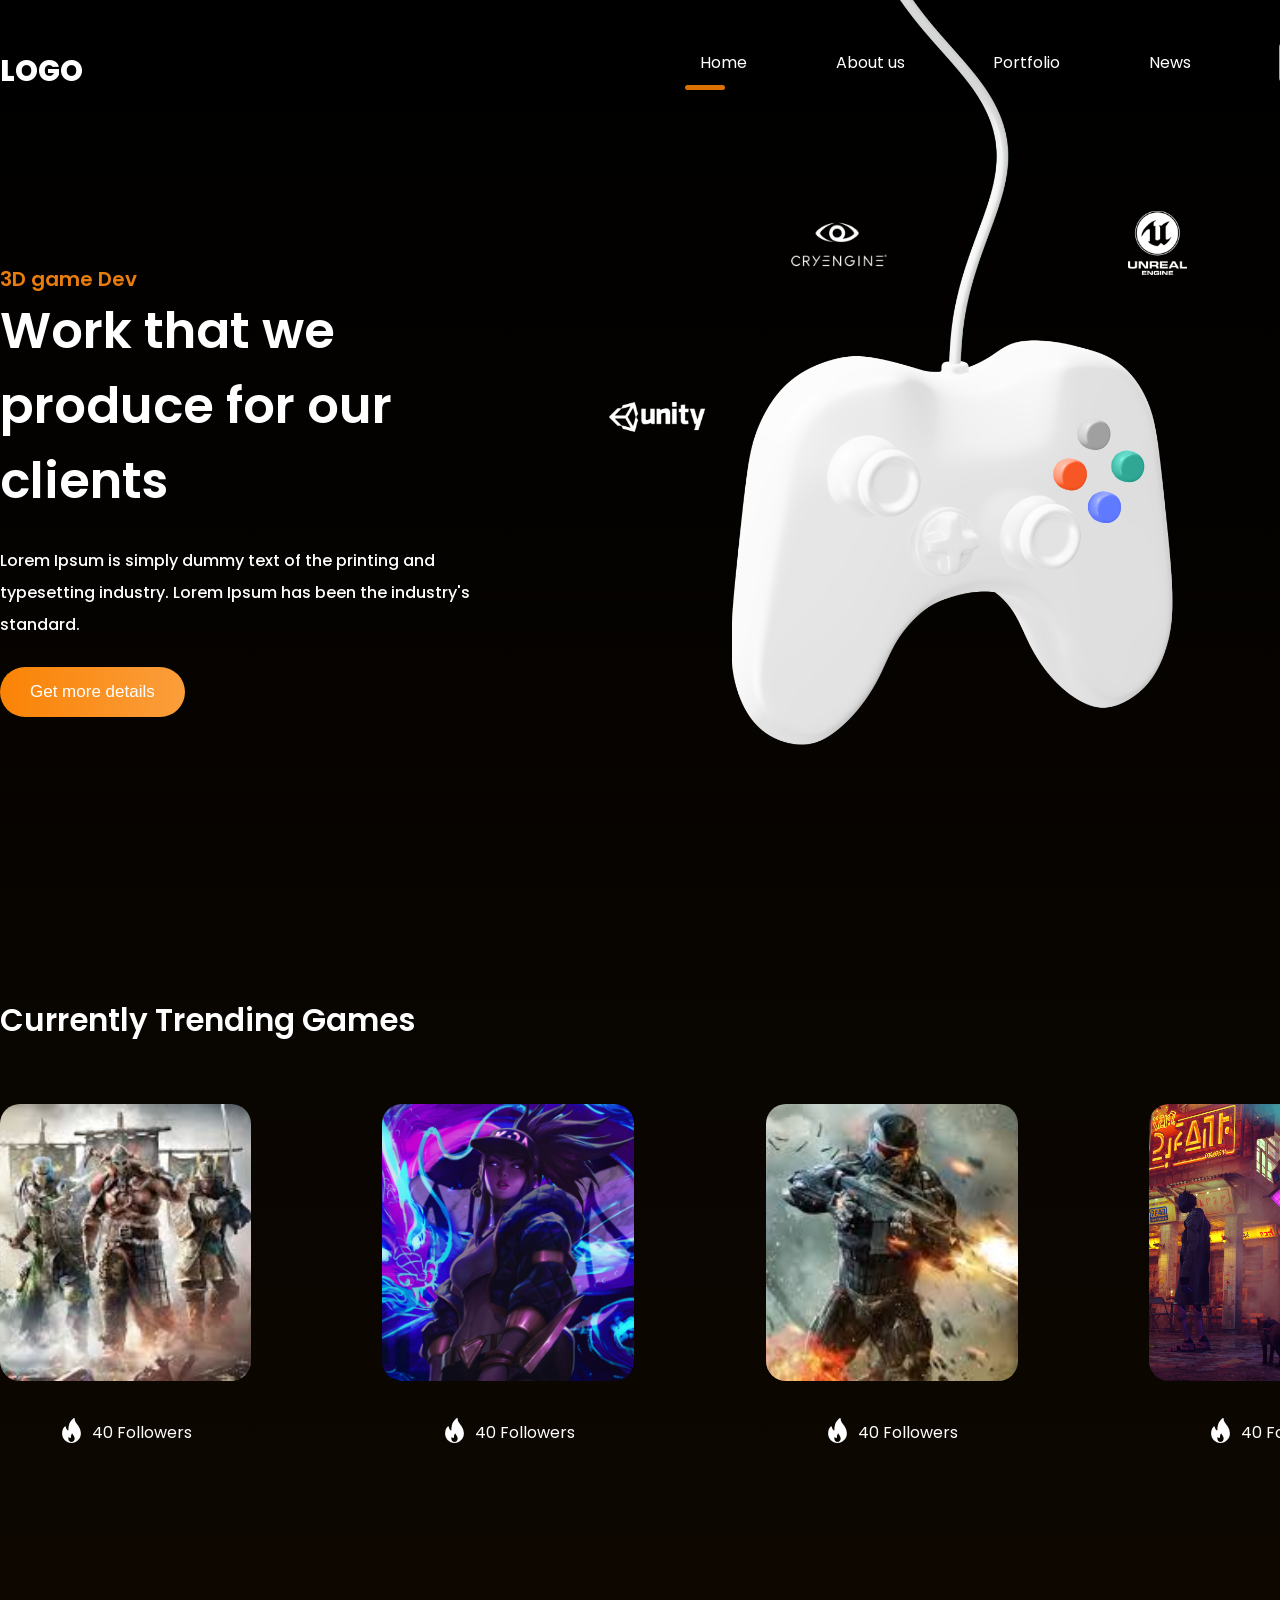
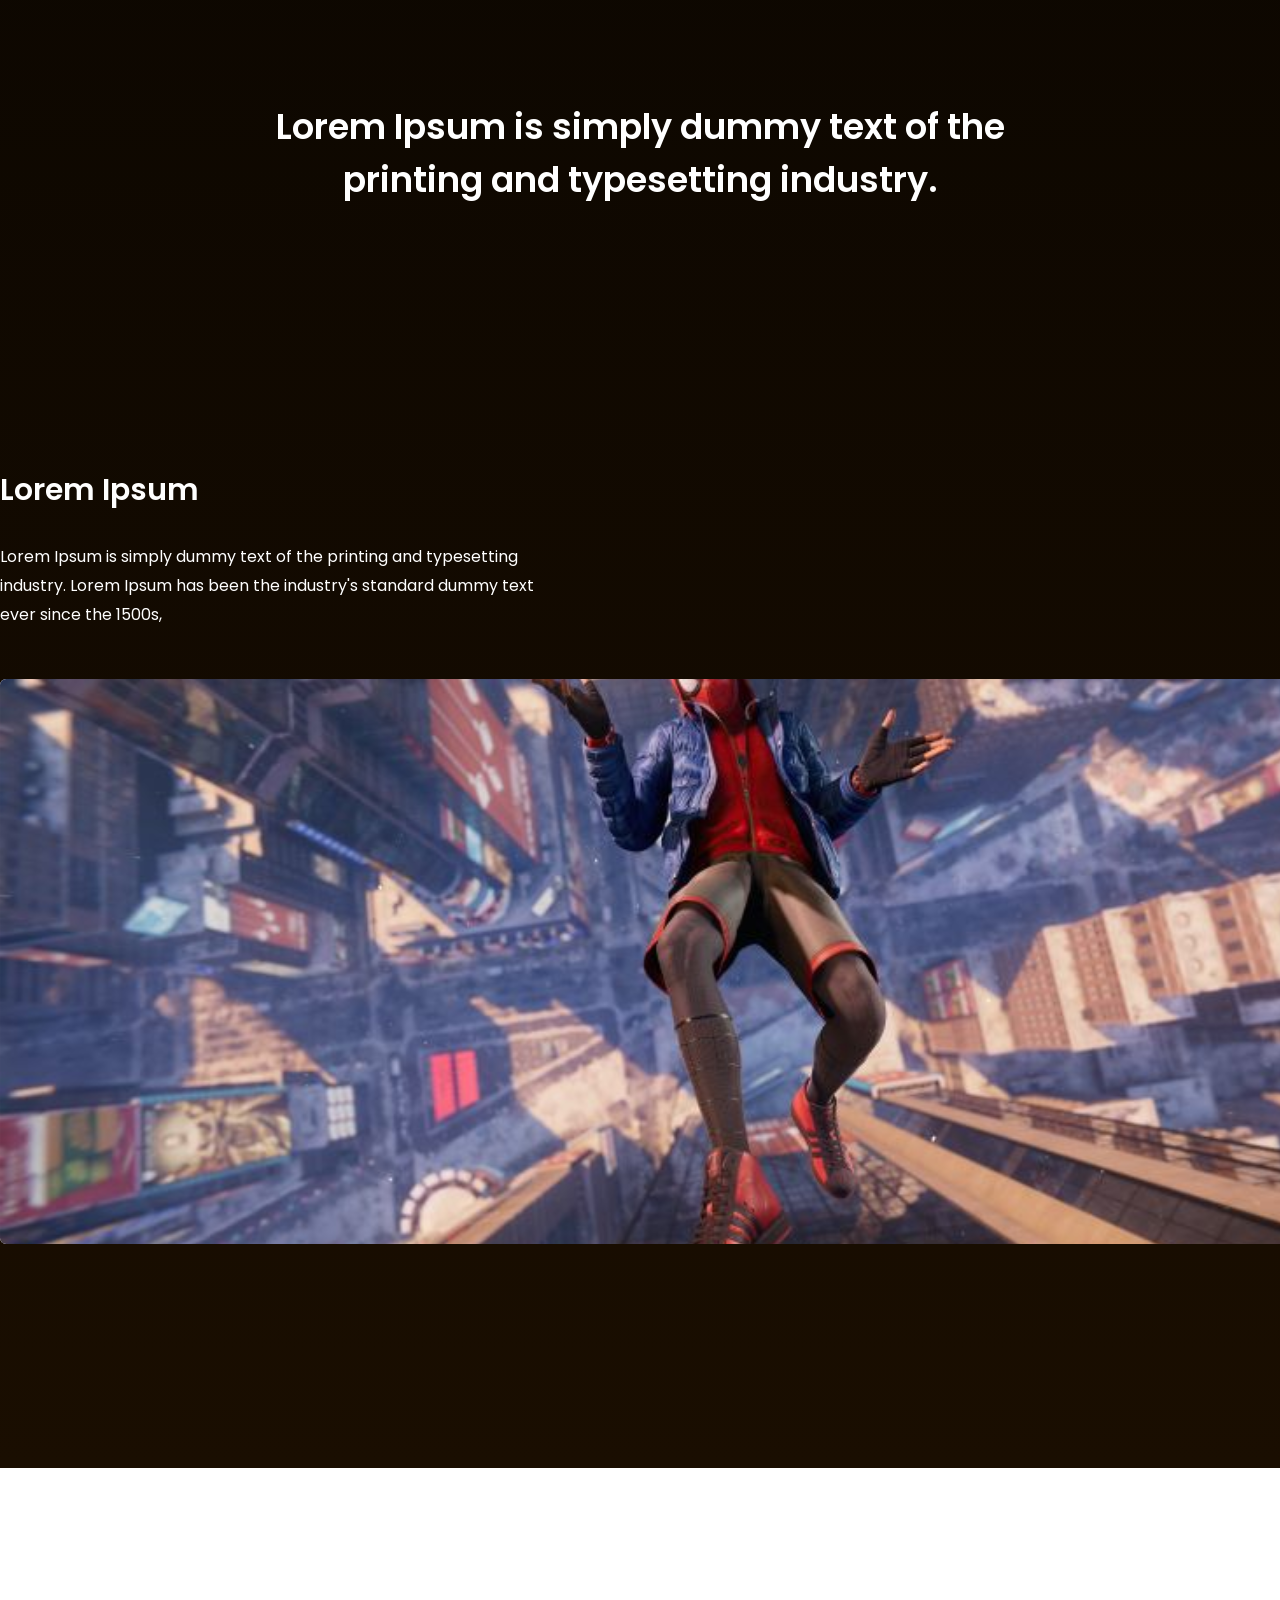
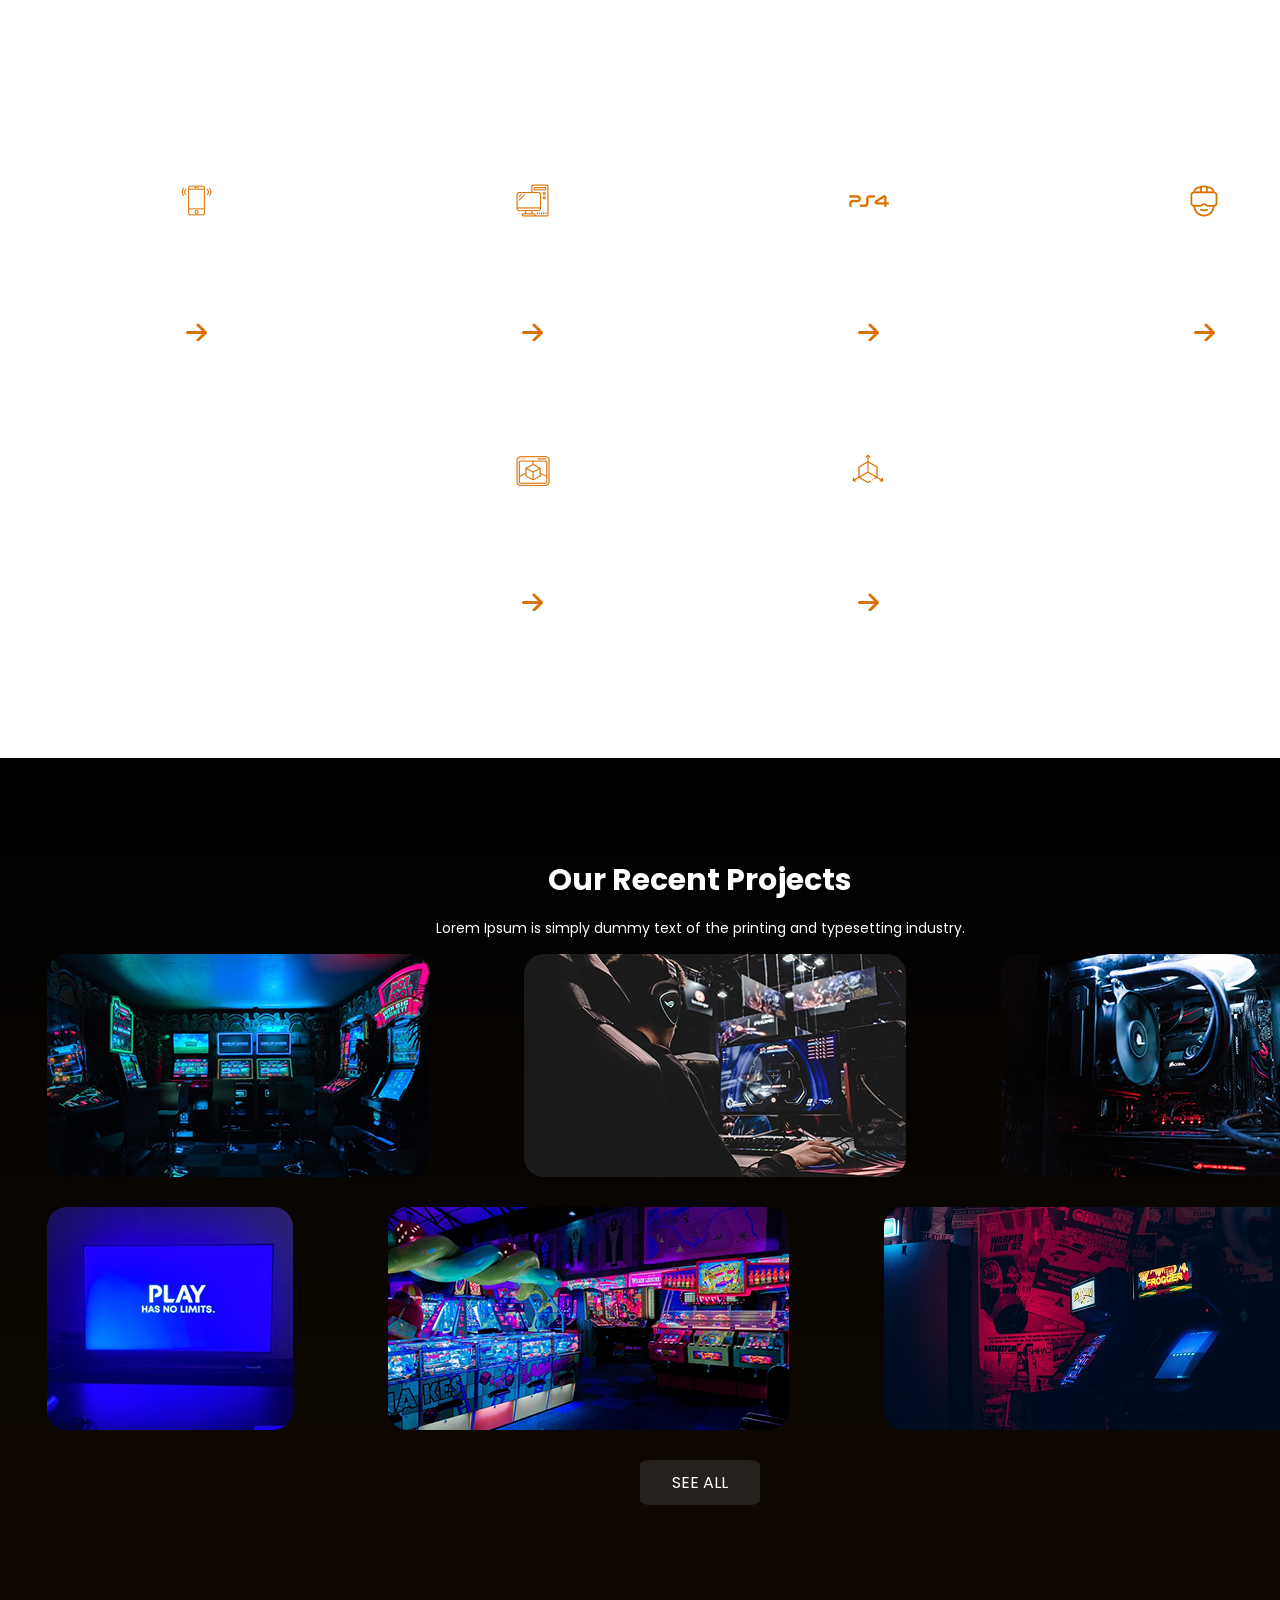
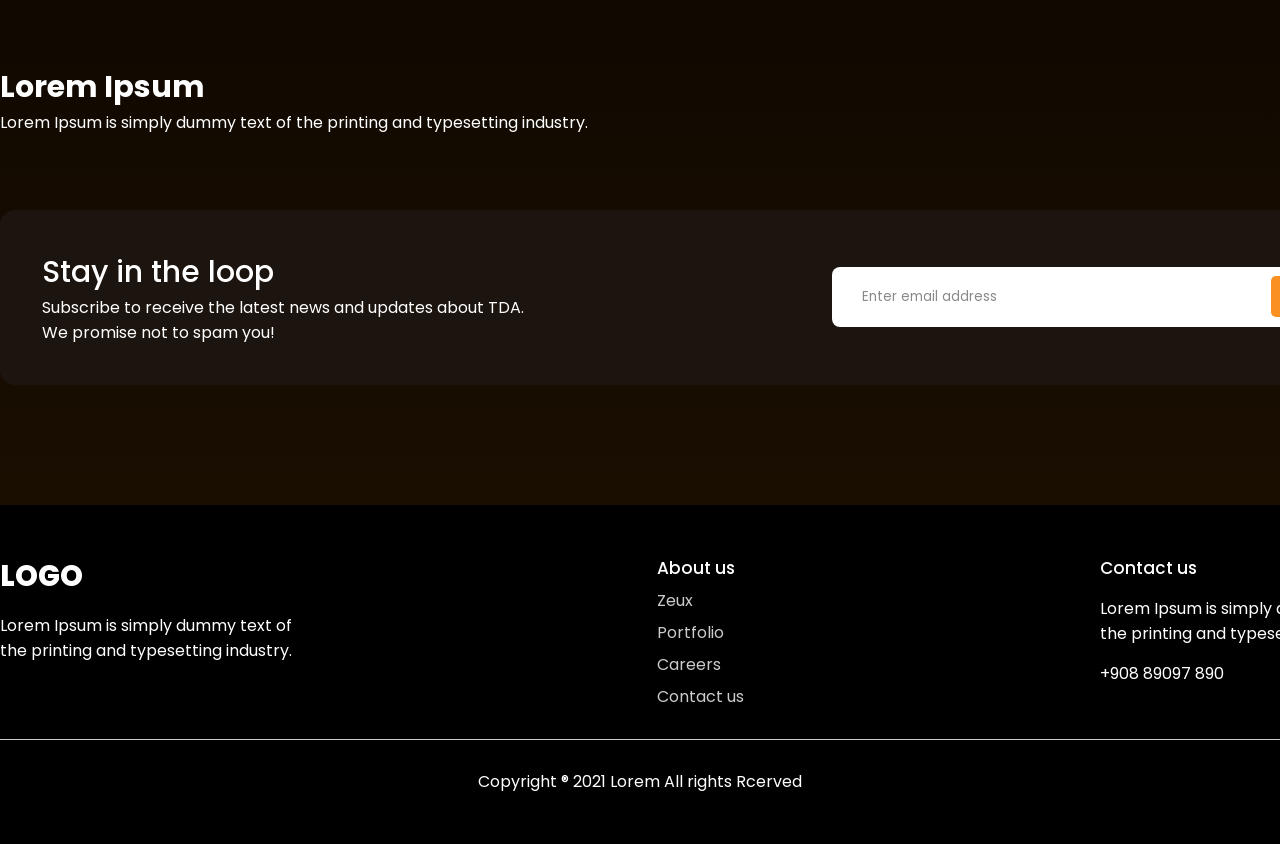
==== index.html @ 87a2c62a "Дизайн сайта для игр" ====
<!DOCTYPE html>
<html lang="en">
<head>
    <meta charset="UTF-8">
    <meta name="viewport" content="width=device-width, initial-scale=1.0">
    <title>Game Website</title>
    <link rel="stylesheet" href="/css/main.css">
</head>
<body>
    <div class="wrapper">
        <header class="container">
            <span class="logo">logo</span>
            <nav>
                <ul>
                    <li class="active"><a href="/">Home</a></li>
                    <li><a href="/about.html">About us</a></li>
                    <li><a href="#">Portfolio</a></li>
                    <li><a href="#">News</a></li>
                    <li class="btn"><a href="/contacts.html">Contact us</a></li>
                </ul>
            </nav>
        </header>
    
        <div class="hero container">
            <div class="hero--info">
                <h2>3D game Dev</h2>
                <h1>Work that we produce for our clients</h1>
                <p>Lorem Ipsum is simply dummy text of the printing and typesetting industry. Lorem Ipsum has been the industry's standard.</p>
                <button class="btn">Get more details</button>
            </div>
            <img src="img/joystick.svg" alt="">
        </div>

        <div class="container trending">
            <a href="#" class="see-all">SEE ALL</a>
            <h3>Currently Trending Games</h3>
            <div class="games">
                <div class="block">
                    <img src="/img/game1.svg" alt="">
                    <span><img src="/img/fire.svg" alt="">40 Followers</span>
                </div>
                <div class="block">
                    <img src="/img/game2.svg" alt="">
                    <span><img src="/img/fire.svg" alt="">40 Followers</span>
                </div>
                <div class="block">
                    <img src="/img/game3.svg" alt="">
                    <span><img src="/img/fire.svg" alt="">40 Followers</span>
                </div>
                <div class="block">
                    <img src="/img/game4.svg" alt="">
                    <span><img src="/img/fire.svg" alt="">40 Followers</span>
                </div>
            </div>
        </div>

        <div class="container big-text">
            <p>Lorem Ipsum is simply dummy text of the printing and typesetting industry.</p>
        </div>

        <div class="container banner">
            <h3>Lorem Ipsum</h3>
            <p>Lorem Ipsum is simply dummy text of the printing and typesetting industry. Lorem Ipsum has been the industry's standard dummy text ever since the 1500s,</p>
            <img src="/img/banner.svg" alt="">
        </div>
    </div>

    <div class="features">
        <div class="container">
            <h3>Lorem Ipsum is simply dummy text of the printing and typesetting industry.</h3>
            <p>Lorem Ipsum is simply dummy text of the printing and typesetting industry. Lorem Ipsum has been the industry's standard dummy text ever since the 1500s,</p>
            <div class="info">
                <div class="block">
                    <img src="/img/feature1.png" alt="">
                    <p>Mobile Game Development</p>
                    <img src="/img/arrow.png" alt="">
                </div>
                <div class="block">
                    <img src="/img/feature2.png" alt="">
                    <p>PC Game Development</p>
                    <img src="/img/arrow.png" alt="">
                </div>
                <div class="block">
                    <img src="/img/feature3.png" alt="">
                    <p>PS4 Game Development</p>
                    <img src="/img/arrow.png" alt="">
                </div>
                <div class="block">
                    <img src="/img/feature4.png" alt="">
                    <p>AR/VR Solutions</p>
                    <img src="/img/arrow.png" alt="">
                </div>
                <div class="block">
                    <img src="/img/feature5.png" alt="">
                    <p>AR/ VR design</p>
                    <img src="/img/arrow.png" alt="">
                </div>
                <div class="block">
                    <img src="/img/feature6.png" alt="">
                    <p>3D Modelings</p>
                    <img src="/img/arrow.png" alt="">
                </div>
            </div>
        </div>
    </div>

    <div class="wrapper">
        <div class="container projects">
            <h3>Our Recent Projects</h3>
            <p>Lorem Ipsum is simply dummy text of the printing and typesetting industry.</p>
            <div class="images">
                <img src="/img/project1.png" alt="">
                <img src="/img/project2.png" alt="">
                <img src="/img/project3.png" alt="">
            </div>
            <div class="images">
                <img src="/img/project4.png" alt="">
                <img src="/img/project5.png" alt="">
                <img src="/img/project6.png" alt="">
            </div>
            <a href="" class="see-all">SEE ALL</a>
        </div>

        <div class="container email">
            <h3>Lorem Ipsum</h3>
            <p>Lorem Ipsum is simply dummy text of the printing and typesetting industry.</p>
            <div class="block">
                <div>
                    <h4>Stay in the loop</h4>
                    <p>Subscribe to receive the latest news and updates about TDA.
                        We promise not to spam you! </p>
                </div>
                <div>
                    <input type="email" id="emailField" placeholder="Enter email address">
                    <button onclick="checkEmail()">Continue</button>
                </div>
            </div>
        </div>
    </div>

    <footer>
        <div class="blocks container">
            <div>
                <span class="logo">logo</span>
                <p>Lorem Ipsum is simply dummy text of the printing and typesetting industry. </p>
            </div>
            <div>
                <h4>About us</h4>
                <ul>
                    <li>Zeux</li>
                    <li>Portfolio</li>
                    <li>Careers</li>
                    <li>Contact us</li>
                </ul>
            </div>
            <div>
                <h4>Contact us</h4>
                <p>Lorem Ipsum is simply dummy text of the printing and typesetting industry.</p>
                <p>+908 89097 890</p>
            </div>
        </div>
        <hr>
        <p>Copyright ® 2021 Lorem All rights Rcerved</p>
    </footer>

    <script>
        function checkEmail() {
            let email = document.querySelector('#emailField').value;
            if(!email.includes('@')) alert('Нет символа @');
            else if(!email.includes('.')) alert('Нет символа .');
            else alert('Всё отлично!')
        }
    </script>
</body>
</html>
---- css/main.css ----
@import url('https://fonts.googleapis.com/css2?family=Poppins:ital,wght@0,100;0,200;0,300;0,400;0,500;0,600;0,700;0,800;0,900;1,100;1,200;1,300;1,400;1,500;1,600;1,700;1,800;1,900&display=swap');

*{
    margin: 0;
    padding: 0;
}

body {
    font-family: "Poppins", sans-serif;
    font-weight: 400;
    color: #fff;
    font-size: 16px;
}

a {
    text-decoration: none;
}

img {
    max-width: 100%;
}

.wrapper {
    background: linear-gradient(180deg,rgba(0, 0, 0, 1) 0%, rgba(26, 14, 1, 1) 100%);
    width: 100%;
    overflow-x: hidden;
}

.container {
    width: 1400px;
    margin: 0 auto;
}

header {
    padding: 50px 0;
}

header .logo, footer .blocks .logo {
    text-transform: uppercase;
    font-size: 29px;
    font-weight: 800;
}

header nav {
    float: right;
    width: 50%;
}

header nav ul {
    list-style: none;
    display: flex;
    justify-content: space-between;
    z-index: 2;
    position: relative;
}

header nav ul li {
    display: inline-block;
}

header nav ul a {
    color: #fff;
}

header nav ul li.active::after{
    content: '';
    display: block;
    width: 40px;
    height: 5px;
    background: #DC7000;
    border-radius: 10px;
    position: relative;
    top: 10px;
    left: -15px;
}

header nav ul li:not(.active):not(.btn) a:hover {
    border-bottom: 5px solid #DC7000;
}

header nav ul li.btn a, .email .block button {
    background: #FA9021;
    padding: 9px 17px;
    border-radius: 5px;
    transition: all 500ms ease;
}

header nav ul li.btn a:hover, .email .block button:hover {
    background: #8f4a00;
}

.hero {
    padding-bottom: 100px;
    position: relative;
    z-index: 1;
}

.hero--info {
    width: 530px;
    padding-top: 121px;
}

.hero--info h2 {
    font-size: 20px;
    font-weight: 600;
    color: #E87D0E;
}

.hero--info h1 {
    font-size: 50px;
    font-weight: 600;
}

.hero--info p {
    font-weight: 500;
    line-height: 200%;
    margin: 26px 0;
}

.hero--info .btn, .hero-about .info .btn  {
    background: linear-gradient(90deg,rgba(250, 131, 5, 1) 0%, rgba(251, 158, 60, 1) 100%);
    color: #fff;
    border-radius: 40px;
    padding: 15px 30px;
    border: 0;
    transition: all 500ms ease;
    font-size: 17px;
}

.hero--info .btn:hover, .hero-about .info .btn:hover {
    cursor: pointer;
    transform: scale(1.1);
}

.hero img {
    position: absolute;
    top: -150px;
    right: 0;
}

/* Секция с играми */

.trending{
    padding-top: 180px;
}
.trending h3 {
    font-weight: 600;
    font-size: 31px;
}

.trending .see-all, .projects .see-all {
    color: #fff;
    background: #25211D;
    border-radius: 10%;
    padding: 10px 30px;
    float: right;
    display: block;
    transition: all 500ms ease;
}


.trending .see-all:hover, .projects .see-all:hover{
    transform: scale(1.1);
}

.trending .games {
    display: flex;
    justify-content: space-between;
    width: 100%;
    padding: 60px 0;
}

.trending .games span{
    display: block;
    text-align: center;
    margin-top: 25px;
}

.trending .games span img {
    position: relative;
    top: 5px;
    margin-right: 8px;
}

.big-text{
    padding: 195px 0;
    font-size: 35px;
    font-weight: 600;
    text-align: center;
    width: 800px;
}


.banner{
    padding: 67px 0;
}

.banner h3{
    font-weight: 600;
    font-size: 30px;
    margin-bottom: 30px;
}

.banner p {
    line-height: 180%;
    margin-bottom: 50px;
    width: 550px;
}

.banner img {
    width: 100%;
    margin-bottom: 150px;
}

/* Секция с изображением */

.features {
    background: url(/img/BG.png) no-repeat center center fixed;
    background-size: cover;
    padding: 80px 0;
}

.features h3 {
    margin-bottom: 25px;
    font-weight: 600;
    font-size: 30px;
    text-align: center;
    max-width: 800px;
    margin-left: auto;
    margin-right: auto;
}

.features p {
    margin-bottom: 25px;
    text-align: center;
    max-width: 800px;
    margin-left: auto;
    margin-right: auto;
}

.features .info {
    display: flex;
    justify-content: center;
    flex-wrap: wrap;
}

.features .info .block {
    text-align: center;
    width: 20%;
    margin: 30px 2%;
}

.features .info .block img {
    margin-bottom: 30px;
}

.projects {
    padding: 100px 0;

}

.projects h3 {
    font-size: 30px;
    text-align: center;
}

.projects p {
    margin: 15px 0;
    text-align: center;
    font-size: 14px;
}

.projects .images {
    display: flex;
    justify-content: space-around;
    margin-bottom: 30px;
}

.projects .see-all {
    float: none;
    width: 60px;
    text-align: center;
    margin: 0 auto;
}

/*Нижняя часть*/

.email {
    padding-bottom: 120px;
}

.email h3 {
    margin-top: 60px;
    font-size: 30px;
}

.email .block {
    background: #1C140F;
    margin-top: 75px;
    border-radius: 15px;
    padding: 40px 3%;
    width: 94%;
    display: flex;
    justify-content: space-between;
    align-items: center;
}

.email .block h4 {
    font-size: 30px;
    font-weight: 500;
}

.email .block p {
    width: 500px;
}

.email .block input {
    background: #fff;
    outline: none;
    border: 0;
    border-radius: 8px;
    width: 385px;
    font-family: "Poppins", sans-serif;
    font-weight: 400;
    padding: 20px 30px;
    position: relative;
    right: -100px;
    z-index: 1;
    padding-right: 120px;
}

.email .block input::placeholder{
    color: #898989;
}


.email .block button {
    cursor: pointer;
    border: none;
    padding: 13px 17px;
    position: relative;
    z-index: 2;
    color: #fff;
}

/*Страница про нас*/
.hero-about {
    position: relative;
}

.hero-about .info {
    width: 500px;
    padding: 250px 0;
}

.hero-about .info h1 {
    margin-bottom: 15px;
    font-size: 30px;
}

.hero-about .info .btn {
    margin-top: 20px;
}

.hero-about img {
    position: absolute;
    right: -250px;
    top: 0;
}

.work {
    padding: 80px 0;
}

.work h2 {
    font-size: 25px;
    margin-bottom: 40px;
}

.work .blocks {
    display: flex;
    justify-content: space-between;
}

.work .blocks .block {
    width: 25%;
    border-radius: 10px;
    padding: 50px 35px;
    background: #1C140F;
}

.work .blocks .block h3 {
    font-size: 20px;
    margin: 20px 0;
}

.work .blocks .block .badge {
    border-radius: 7px;
    padding: 10px 20px;
}

.work .blocks .block .badge.purple{
    background: #560F67;
}

.work .blocks .block .badge.brown{
    background: #31190D;
}

.work .blocks .block .badge.green{
    background: #192A1D;
}

/*Footer*/
footer {
    background: #000;
    padding: 50px 0;
}

footer .blocks {
    display: flex;
    justify-content: space-between;
}

footer .blocks p {
    width: 300px;
    margin: 15px 0;
}

footer .blocks h4 {
    font-weight: 500;
    font-size: 17px;
}

footer .blocks ul {
    list-style: none;
}

footer .blocks li {
    margin-top: 7px;
    opacity: 0.8;
}

footer hr {
    margin: 30px 0;
    border: 0;
    height: 0.6px;
    background: #ccc;
}

footer > p {
    text-align: center;
}

/*Страница контакты*/
.hero-contacts h1{
    text-align: center;
    margin-top: 70px;
    margin-bottom: 30px;
    font-size: 33px;
}

.hero-contacts p {
    text-align: center;
}

.hero-contacts img {
    width: 70%;
    margin: 80px 15%;
}

.feedback {
    padding: 70px 0;
    background: #1C140F;
}

.feedback h2 {
    font-weight: 500;
    text-align: center;
    font-size: 30px;
}

.feedback p {
    text-align: center;
    margin-top: 10px;
}

.feedback form {
    margin: 80px auto;
    width: 600px;
}

.feedback form .inline {
    display: flex;
    justify-content: space-between;
}

.feedback form .inline > div {
    width: 50%;
}

.feedback form label {
    color: #4F4F4F;
    font-size: 14px;
}

.feedback form input,.feedback form textarea {
    background: #2C2420;
    border-radius: 10px;
    border: 0.6px solid #CECECE;
    display: block;
    width: 90%;
    padding: 15px 10px;
    outline: none;
    color: #fff;
    margin-top: 7px;
    margin-bottom: 20px;
}

.feedback form .one-line {
    width: 96%;
}

.feedback form textarea {
    resize: none;
    height: 200px;
}

.feedback form button {
    background: #DC7000;
    border-radius: 5px;
    border: none;
    float: right;
    cursor: pointer;
    color: #fff;
    padding: 15px 35px;
    transition: all 500ms ease;
}

.feedback form button:hover {
    background: #8b4a04;
}
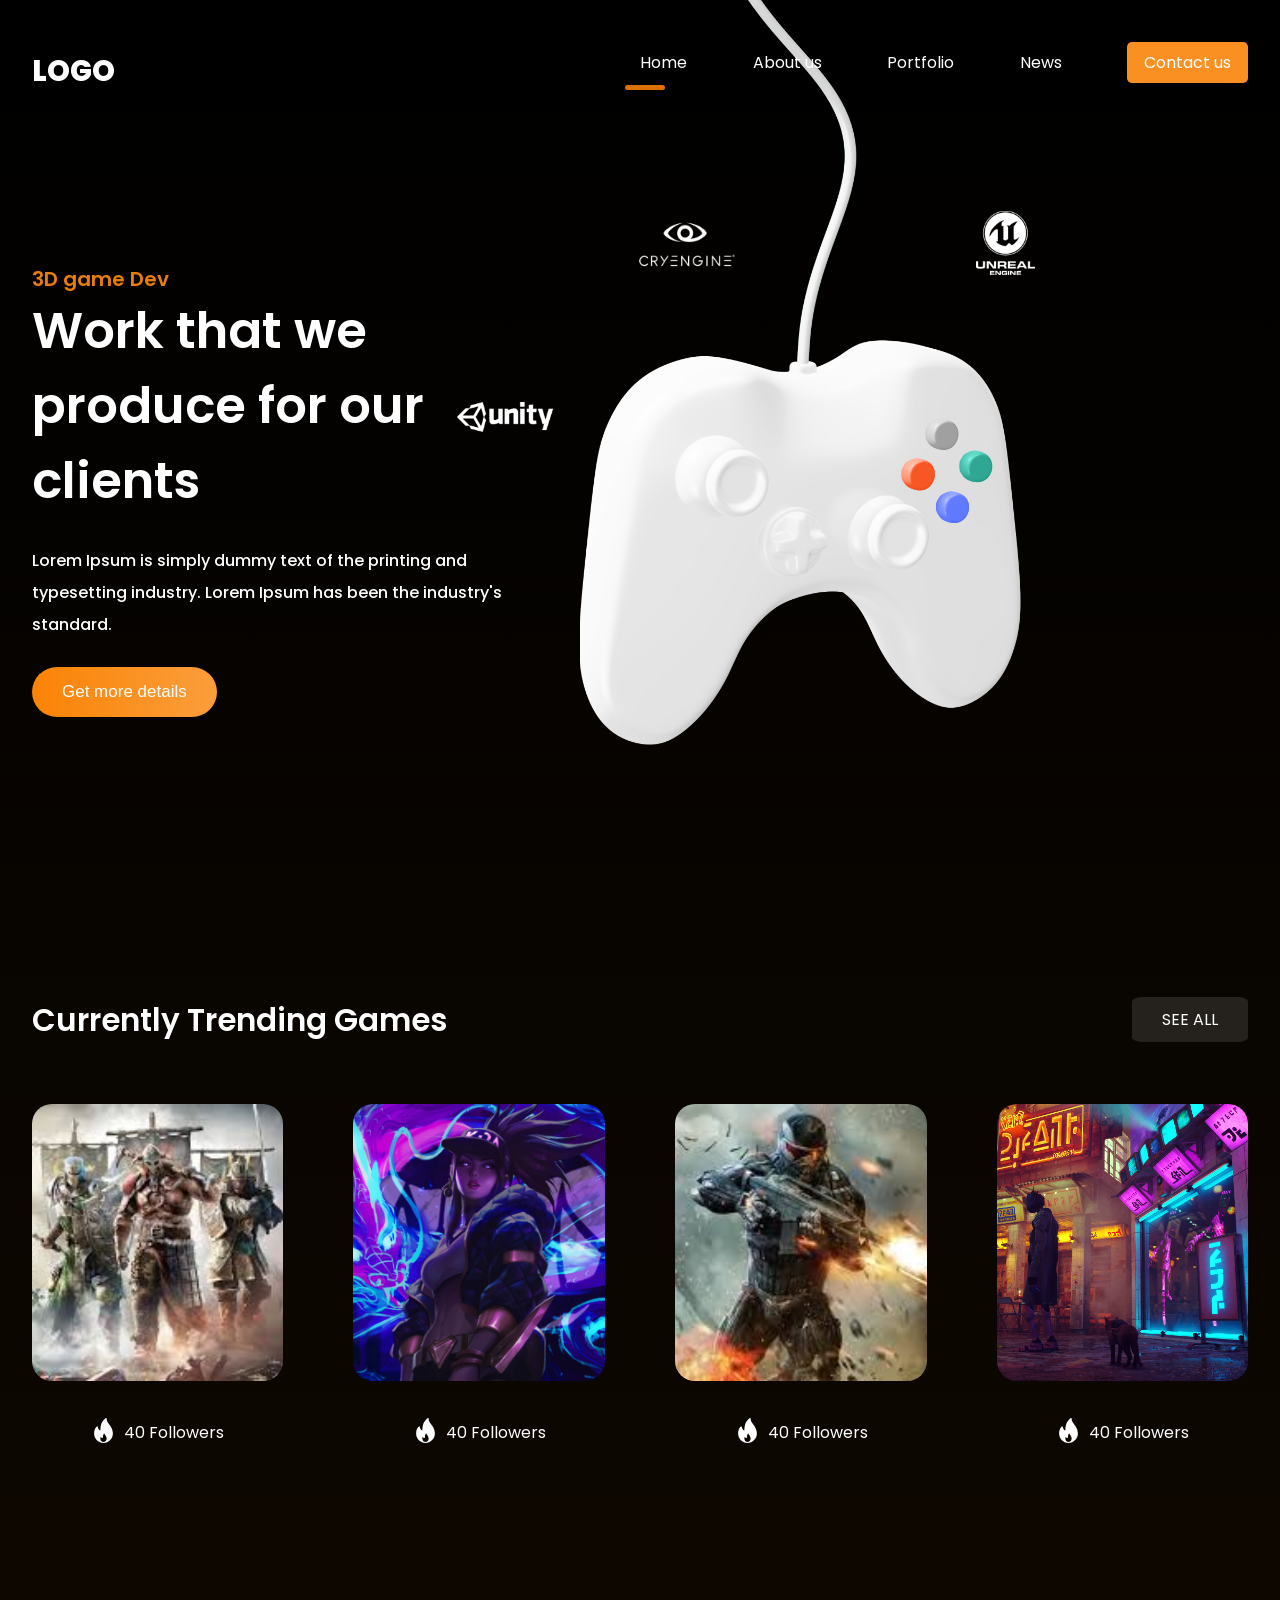
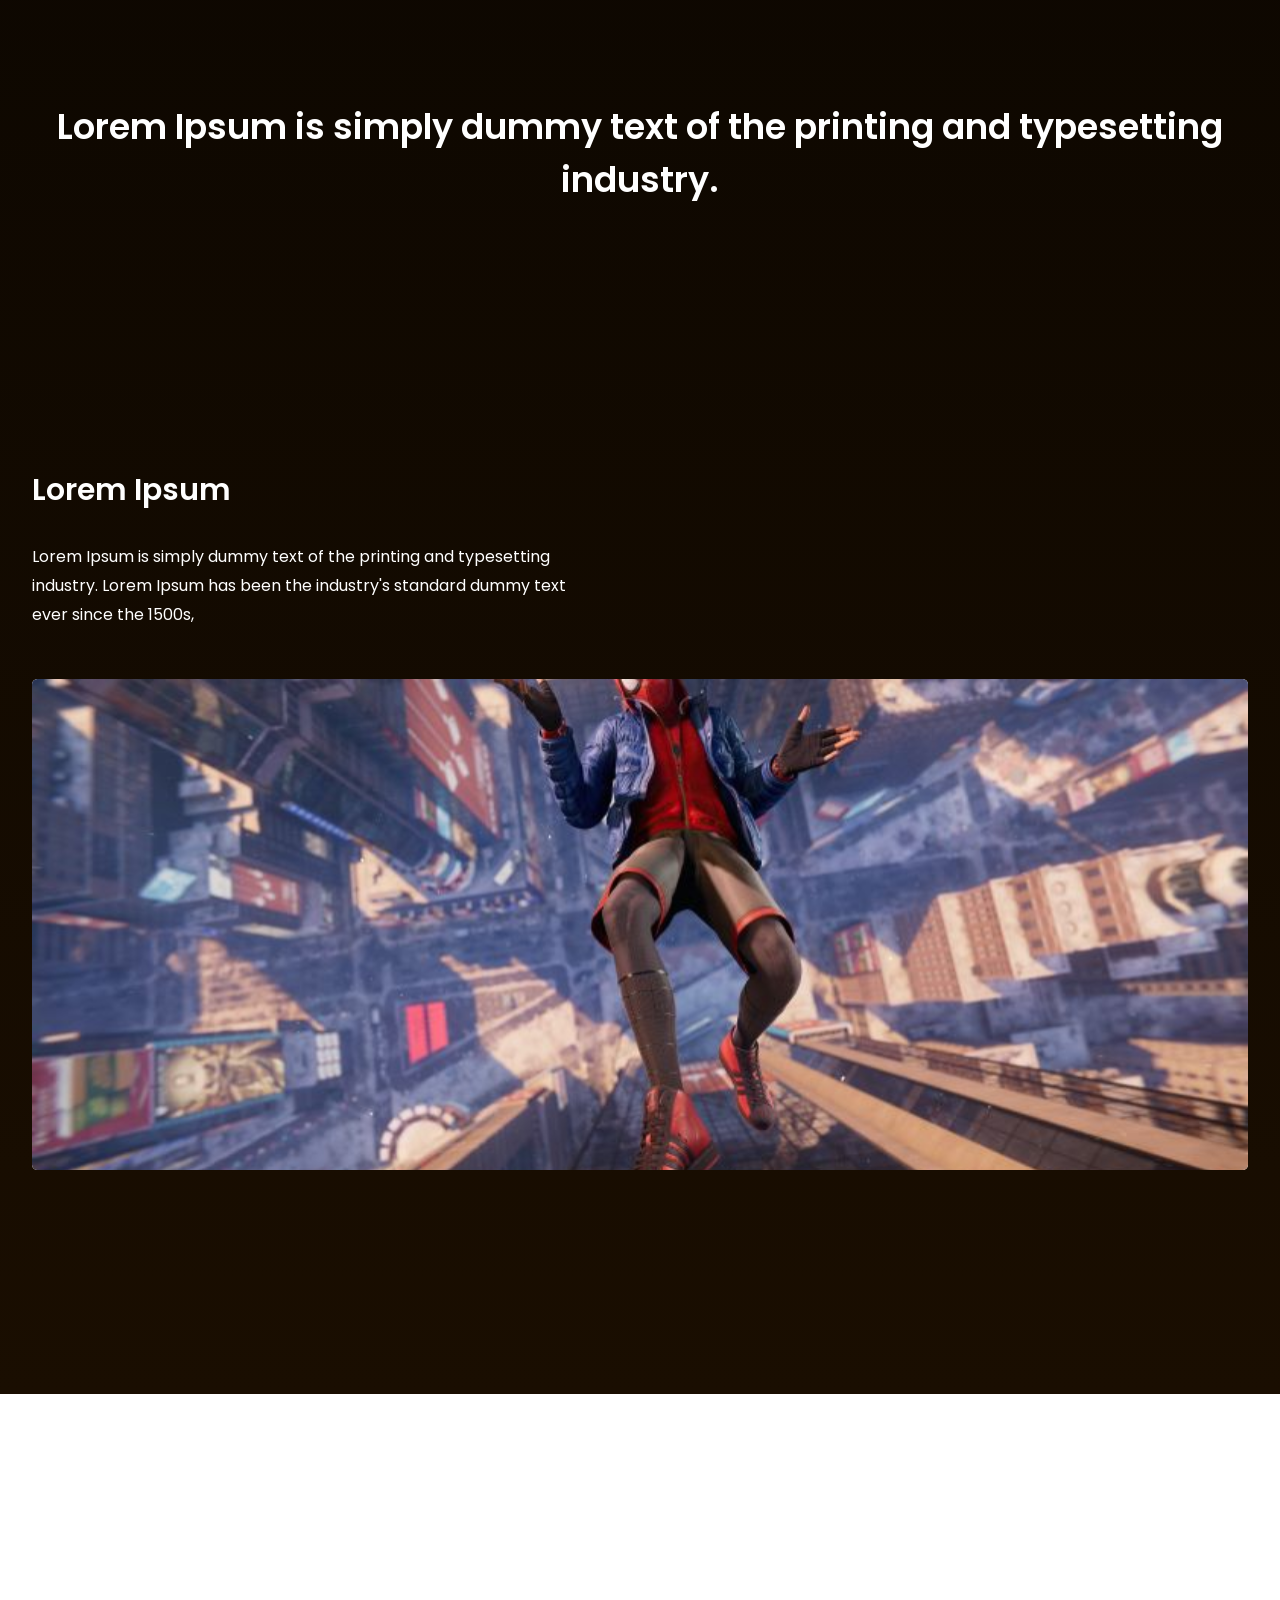
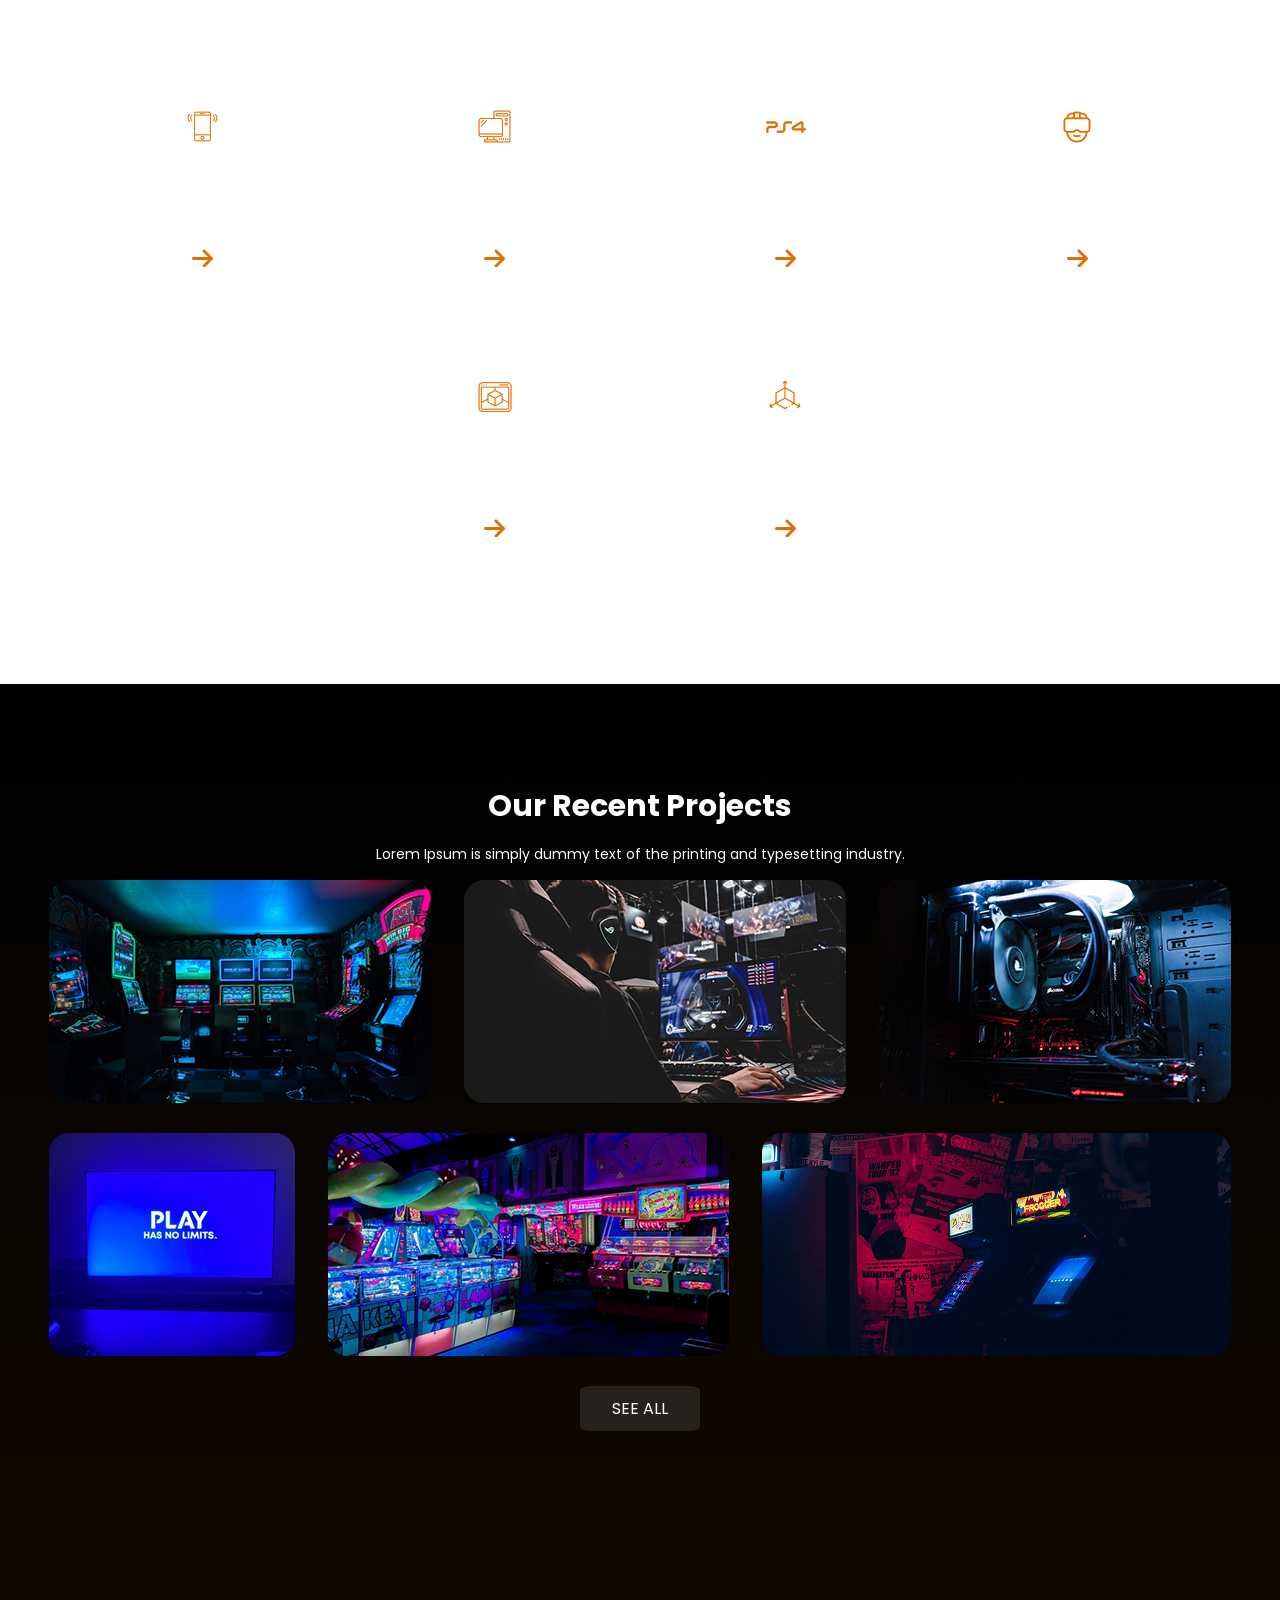
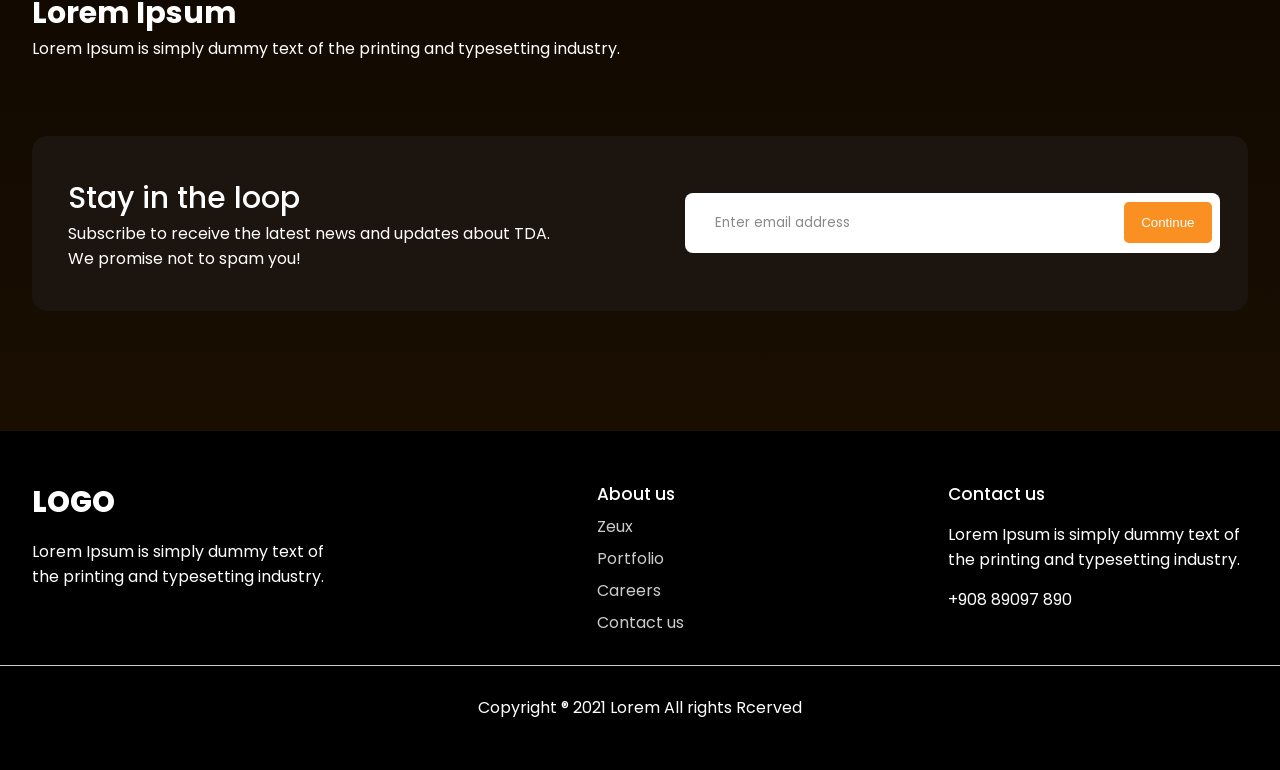
==== commit f364ad5a: "Окончательная версия" ====
--- a/index.html
+++ b/index.html
@@ -19,6 +19,11 @@
                     <li class="btn"><a href="/contacts.html">Contact us</a></li>
                 </ul>
             </nav>
+            <div class="burger">
+                <span></span>
+                <span></span>
+                <span></span>
+            </div>
         </header>
     
         <div class="hero container">
@@ -171,5 +176,6 @@
             else alert('Всё отлично!')
         }
     </script>
+    <script src="js/main.js"></script>
 </body>
 </html>
--- a/css/main.css
+++ b/css/main.css
@@ -539,4 +539,348 @@
 
 .feedback form button:hover {
     background: #8b4a04;
+}
+
+/* ========== АДАПТИВНОСТЬ ========== */
+
+/* Планшеты */
+@media (max-width: 1440px) {
+    .container {
+        width: 95%;
+    }
+}
+
+@media (max-width: 1024px) {
+    .container {
+        width: 90%;
+    }
+
+    header nav {
+        width: 60%;
+    }
+
+    .hero--info {
+        width: 450px;
+        padding-top: 80px;
+    }
+
+    .hero--info h1 {
+        font-size: 40px;
+    }
+
+    .hero img {
+        width: 400px;
+        top: -80px;
+    }
+
+    .trending .games {
+        flex-wrap: wrap;
+        gap: 30px;
+        justify-content: center;
+    }
+
+    .trending .games .block {
+        width: 45%;
+    }
+
+    .big-text {
+        width: 100%;
+        padding: 120px 0;
+        font-size: 28px;
+    }
+
+    .banner p {
+        width: 100%;
+    }
+
+    .features .info .block {
+        width: 28%;
+    }
+
+    .projects .images {
+        flex-wrap: wrap;
+        gap: 20px;
+        justify-content: center;
+    }
+
+    .projects .images img {
+        width: 30%;
+    }
+
+    .email .block {
+        flex-direction: column;
+        text-align: center;
+        gap: 25px;
+    }
+
+    .email .block p {
+        width: 100%;
+    }
+
+    .email .block input {
+        right: 0;
+        width: 300px;
+        padding-right: 30px;
+    }
+
+    .hero-about img {
+        right: -150px;
+        width: 450px;
+    }
+
+    .hero-about .info {
+        width: 400px;
+        padding: 150px 0;
+    }
+
+    .work .blocks {
+        flex-wrap: wrap;
+        gap: 20px;
+    }
+
+    .work .blocks .block {
+        width: 48%;
+    }
+}
+
+/* Мобильные */
+@media (max-width: 768px) {
+    header {
+        padding: 30px 0;
+        position: relative;
+    }
+
+    header .logo {
+        font-size: 24px;
+    }
+
+    header nav {
+        float: none;
+        width: 100%;
+        position: static;
+    }
+
+    header nav ul {
+        display: none;
+        position: absolute;
+        top: 100%;
+        left: 0;
+        width: 100%;
+        background: rgba(0, 0, 0, 0.97);
+        flex-direction: column;
+        text-align: center;
+        padding: 30px 0;
+        gap: 20px;
+        z-index: 99;
+    }
+
+    header nav ul.active {
+        display: flex;
+    }
+
+    header nav ul li.active::after {
+        left: 50%;
+        transform: translateX(-50%);
+    }
+
+    /* Бургер */
+    .burger {
+        display: flex;
+        flex-direction: column;
+        gap: 5px;
+        cursor: pointer;
+        position: absolute;
+        right: 0;
+        top: 35px;
+        z-index: 100;
+    }
+
+    .burger span {
+        width: 28px;
+        height: 3px;
+        background: #DC7000;
+        border-radius: 3px;
+    }
+
+    .hero {
+        padding-bottom: 50px;
+    }
+
+    .hero--info {
+        width: 100%;
+        padding-top: 40px;
+        text-align: center;
+    }
+
+    .hero--info h1 {
+        font-size: 32px;
+    }
+
+    .hero--info p {
+        font-size: 15px;
+    }
+
+    .hero img {
+        position: relative;
+        top: auto;
+        right: auto;
+        width: 250px;
+        display: block;
+        margin: 30px auto 0;
+    }
+
+    .trending {
+        padding-top: 60px;
+    }
+
+    .trending h3 {
+        font-size: 24px;
+    }
+
+    .trending .see-all {
+        float: none;
+        display: inline-block;
+        margin-bottom: 20px;
+    }
+
+    .trending .games .block {
+        width: 100%;
+    }
+
+    .big-text {
+        padding: 60px 0;
+        font-size: 22px;
+    }
+
+    .banner h3 {
+        font-size: 24px;
+    }
+
+    .banner img {
+        margin-bottom: 60px;
+    }
+
+    .features h3 {
+        font-size: 24px;
+    }
+
+    .features .info .block {
+        width: 40%;
+    }
+
+    .projects h3 {
+        font-size: 24px;
+    }
+
+    .projects .images img {
+        width: 45%;
+    }
+
+    .email h3 {
+        font-size: 24px;
+    }
+
+    .email .block h4 {
+        font-size: 22px;
+    }
+
+    .email .block input {
+        width: 250px;
+    }
+
+    .hero-about {
+        text-align: center;
+    }
+
+    .hero-about .info {
+        width: 100%;
+        padding: 80px 0;
+    }
+
+    .hero-about img {
+        position: relative;
+        right: auto;
+        top: auto;
+        width: 280px;
+        display: block;
+        margin: 0 auto 30px;
+    }
+
+    .work h2 {
+        text-align: center;
+    }
+
+    .work .blocks .block {
+        width: 100%;
+    }
+
+    .hero-contacts h1 {
+        font-size: 26px;
+        margin-top: 40px;
+    }
+
+    .hero-contacts img {
+        width: 90%;
+        margin: 40px 5%;
+    }
+
+    .feedback h2 {
+        font-size: 24px;
+    }
+
+    .feedback form {
+        width: 100%;
+        padding: 0 15px;
+    }
+
+    .feedback form .inline {
+        flex-direction: column;
+    }
+
+    .feedback form .inline > div {
+        width: 100%;
+    }
+
+    .feedback form input,
+    .feedback form textarea {
+        width: 100%;
+    }
+
+    .feedback form .one-line {
+        width: 100%;
+    }
+
+    .feedback form button {
+        float: none;
+        width: 100%;
+        margin-top: 10px;
+    }
+
+    footer .blocks {
+        flex-direction: column;
+        gap: 30px;
+        text-align: center;
+    }
+
+    footer .blocks p {
+        width: 100%;
+    }
+}
+
+@media (max-width: 480px) {
+    .hero--info h1 {
+        font-size: 26px;
+    }
+
+    .features .info .block {
+        width: 80%;
+    }
+
+    .projects .images img {
+        width: 90%;
+    }
+
+    .trending .games {
+        padding: 30px 0;
+    }
 }
